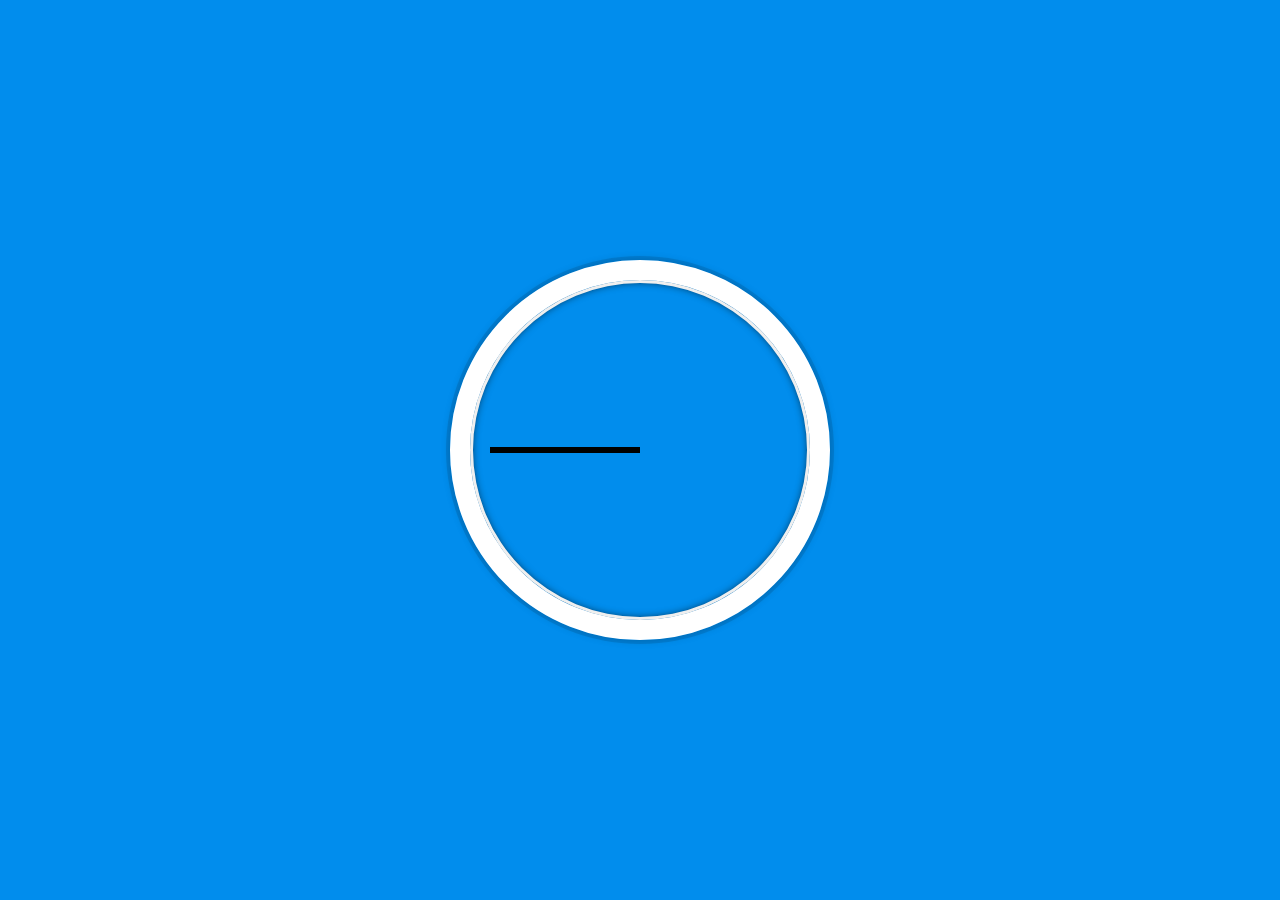
==== 02 - JS and CSS Clock/index-START.html @ 11f9c0fd "Add Day 02 project files" ====
<!DOCTYPE html>
<html lang="en">
<head>
  <meta charset="UTF-8">
  <title>JS + CSS Clock</title>
</head>
<body>


    <div class="clock">
      <div class="clock-face">
        <div class="hand hour-hand"></div>
        <div class="hand min-hand"></div>
        <div class="hand second-hand"></div>
      </div>
    </div>


  <style>
    html {
      background: #018DED url(https://unsplash.it/1500/1000?image=881&blur=5);
      background-size: cover;
      font-family: 'helvetica neue';
      text-align: center;
      font-size: 10px;
    }

    body {
      margin: 0;
      font-size: 2rem;
      display: flex;
      flex: 1;
      min-height: 100vh;
      align-items: center;
    }

    .clock {
      width: 30rem;
      height: 30rem;
      border: 20px solid white;
      border-radius: 50%;
      margin: 50px auto;
      position: relative;
      padding: 2rem;
      box-shadow:
        0 0 0 4px rgba(0,0,0,0.1),
        inset 0 0 0 3px #EFEFEF,
        inset 0 0 10px black,
        0 0 10px rgba(0,0,0,0.2);
    }

    .clock-face {
      position: relative;
      width: 100%;
      height: 100%;
      transform: translateY(-3px); /* account for the height of the clock hands */
    }

    .hand {
      width: 50%;
      height: 6px;
      background: black;
      position: absolute;
      top: 50%;
    }

  </style>

  <script>


  </script>
</body>
</html>
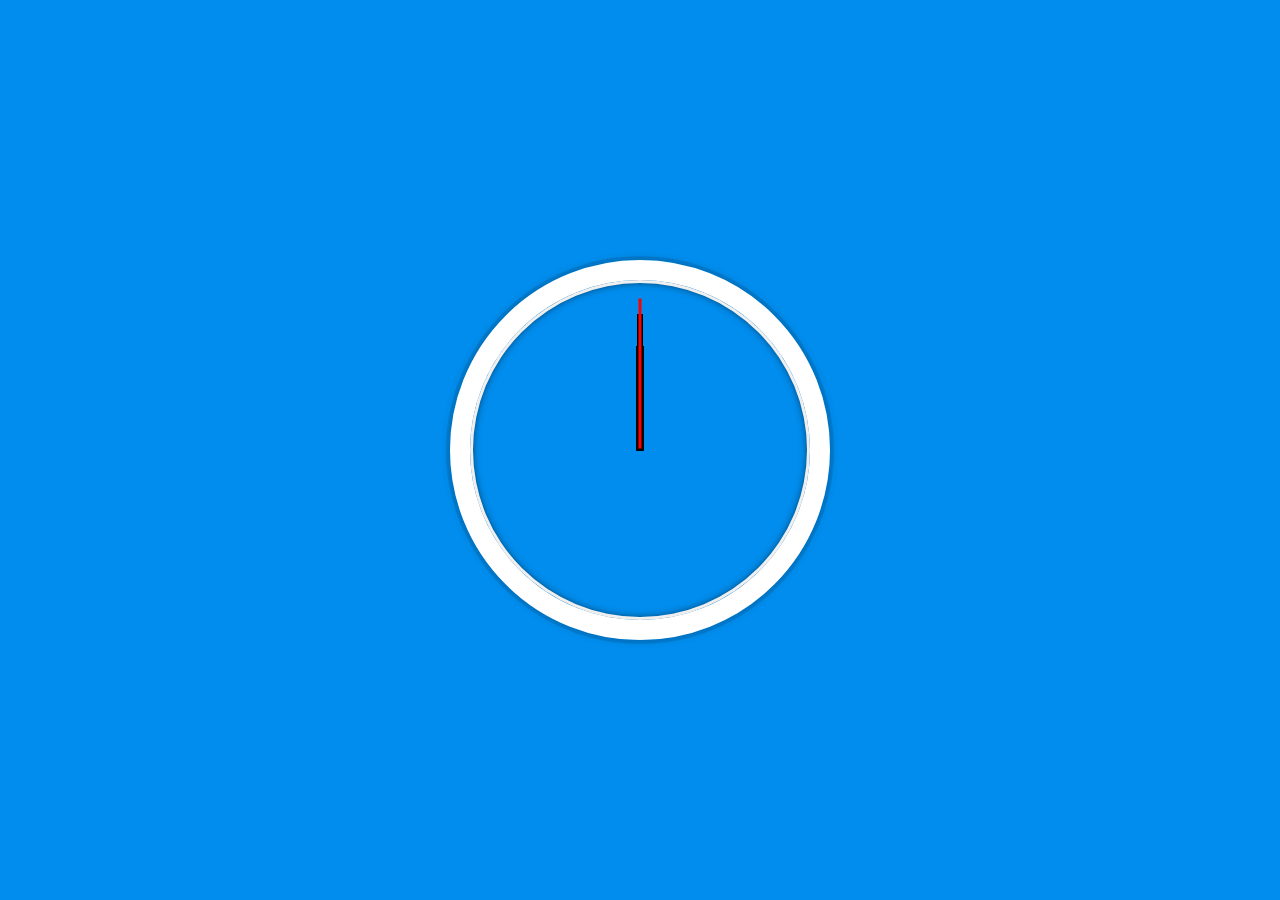
==== commit 591053c7: "Complete Project 02" ====
--- a/02 - JS and CSS Clock/index-START.html
+++ b/02 - JS and CSS Clock/index-START.html
@@ -62,13 +62,58 @@
       background: black;
       position: absolute;
       top: 50%;
+      transform-origin: 100%;
+      transform: rotate(90deg);
+      transition: all 0.05s;
+      transition-timing-function: cubic-bezier(0.1, 2.7, 0.58, 1);
+    }
+
+    .hour-hand {
+      height: 8px;
+      width: 35%;
+      position: relative;
+      left: 15%;
+    }
+
+    .min-hand {
+      width: 45%;
+      position: relative;
+      left: 5%;
+      top: 47%;
+    }
+
+    .second-hand {
+      height: 3px;
+      background: red;
     }
 
   </style>
 
+
   <script>
+    const secondHand = document.querySelector('.second-hand');
+    const minuteHand = document.querySelector('.min-hand');
+    const hourHand = document.querySelector('.hour-hand');
 
+    function setDate() {
+      const now = new Date();
+      const seconds = now.getSeconds();
+      const secondsDegrees = ((seconds / 60) * 360) + 90;
+      secondHand.style.transform = `rotate(${secondsDegrees}deg)`;
 
+      const mins = now.getMinutes();
+      const minDegrees = ((mins / 60) * 360) + 90;
+      minuteHand.style.transform = `rotate(${minDegrees}deg)`;
+
+      const hour = now.getHours();
+      const hourDegrees = ((hour / 12) * 360) + 90;
+      hourHand.style.transform = `rotate(${hourDegrees}deg)`;
+
+      console.log(hour);
+
+    }
+
+    setInterval(setDate, 1000);
   </script>
 </body>
 </html>
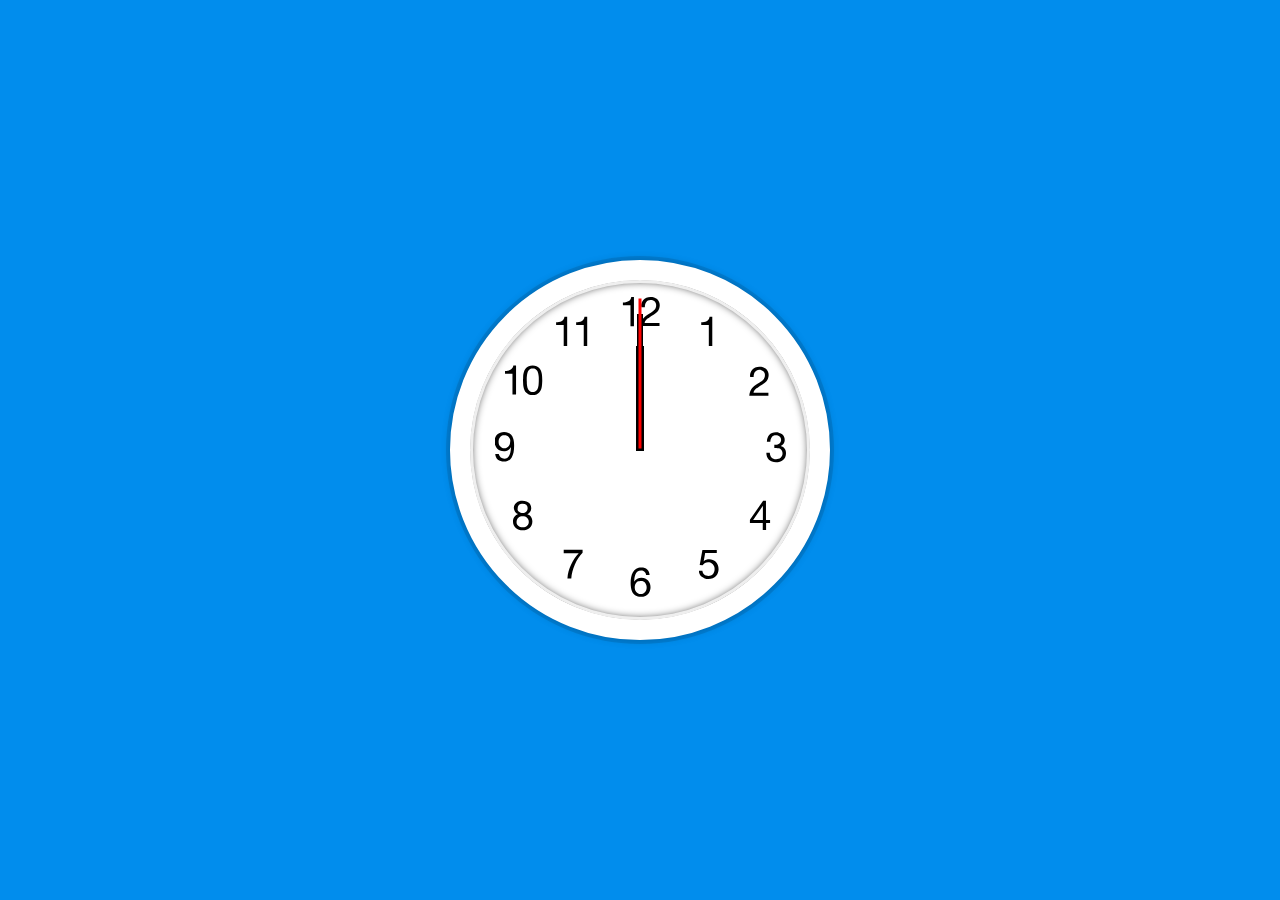
==== commit d5a9d488: "Add CSS styling to clock hands and image to clock face" ====
--- a/02 - JS and CSS Clock/index-START.html
+++ b/02 - JS and CSS Clock/index-START.html
@@ -47,6 +47,7 @@
         inset 0 0 0 3px #EFEFEF,
         inset 0 0 10px black,
         0 0 10px rgba(0,0,0,0.2);
+      background: white;
     }
 
     .clock-face {
@@ -54,6 +55,9 @@
       width: 100%;
       height: 100%;
       transform: translateY(-3px); /* account for the height of the clock hands */
+      background-image: url(images/ios_clock.svg);
+      background-position: center;
+      background-repeat: no-repeat;
     }
 
     .hand {
@@ -109,8 +113,6 @@
       const hourDegrees = ((hour / 12) * 360) + 90;
       hourHand.style.transform = `rotate(${hourDegrees}deg)`;
 
-      console.log(hour);
-
     }
 
     setInterval(setDate, 1000);
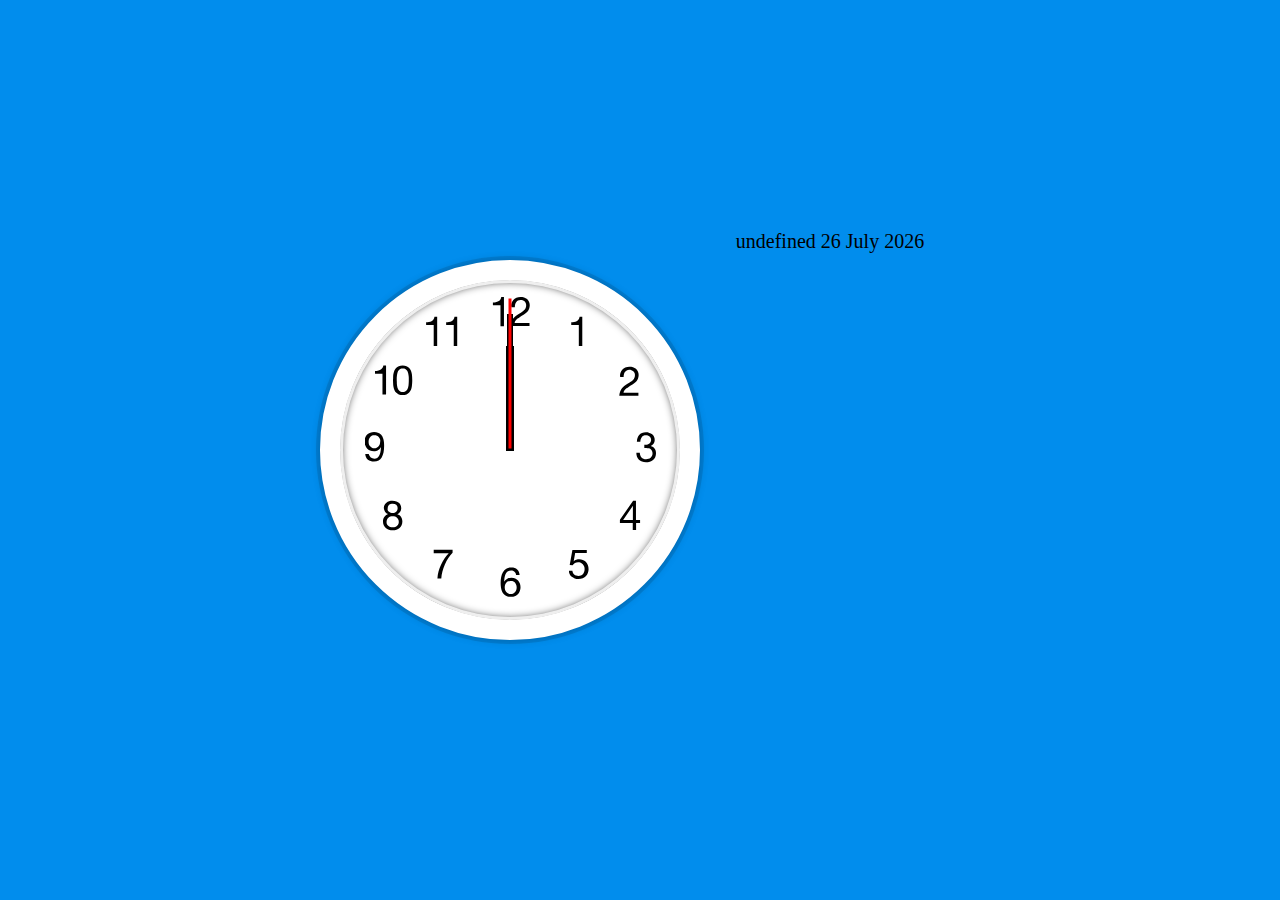
==== commit 20c225bf: "Add date function" ====
--- a/02 - JS and CSS Clock/index-START.html
+++ b/02 - JS and CSS Clock/index-START.html
@@ -6,7 +6,7 @@
 </head>
 <body>
 
-
+<div id="center_div">
     <div class="clock">
       <div class="clock-face">
         <div class="hand hour-hand"></div>
@@ -15,6 +15,10 @@
       </div>
     </div>
 
+    <div class="date">
+      <p><span id="day">Day</span> <span id="date">Date</span> <span id="month">Month</span> <span id="year">Year</span></p>
+    </div>
+</div>
 
   <style>
     html {
@@ -34,6 +38,11 @@
       align-items: center;
     }
 
+    #center_div {
+      margin: auto;
+      width: 50%;
+    }
+
     .clock {
       width: 30rem;
       height: 30rem;
@@ -48,6 +57,7 @@
         inset 0 0 10px black,
         0 0 10px rgba(0,0,0,0.2);
       background: white;
+      float: left;
     }
 
     .clock-face {
@@ -91,6 +101,8 @@
       background: red;
     }
 
+    .date {
+    }
   </style>
 
 
@@ -99,8 +111,9 @@
     const minuteHand = document.querySelector('.min-hand');
     const hourHand = document.querySelector('.hour-hand');
 
-    function setDate() {
+    function setTime() {
       const now = new Date();
+
       const seconds = now.getSeconds();
       const secondsDegrees = ((seconds / 60) * 360) + 90;
       secondHand.style.transform = `rotate(${secondsDegrees}deg)`;
@@ -112,10 +125,39 @@
       const hour = now.getHours();
       const hourDegrees = ((hour / 12) * 360) + 90;
       hourHand.style.transform = `rotate(${hourDegrees}deg)`;
-
     }
 
-    setInterval(setDate, 1000);
+    function setDate() {
+      const now = new Date();
+
+      var day = now.getDay() - 1;
+      var date = now.getDate();
+      var month = now.getMonth();
+      var year = now.getFullYear();
+
+      const months = ["January", "February", "March", "April", "May", "June", "July", "August", "September", "October", "November", "December"];
+      const days = ["Monday", "Tuesday", "Wednesday", "Thursday", "Friday", "Saturday", "Sunday"]
+
+      console.log(days[day]);
+      console.log(date);
+      console.log(months[month]);
+      console.log(year);
+
+      var day_text = document.getElementById("day");
+      day_text.innerHTML = days[day];
+
+      var date_text = document.getElementById("date")
+      date_text.innerHTML = date;
+
+      var month_text = document.getElementById("month");
+      month_text.innerHTML = months[month];
+
+      var year_text = document.getElementById("year");
+      year_text.innerHTML = year;
+      }
+
+    setDate();
+    setInterval(setTime, 1000);
   </script>
 </body>
 </html>
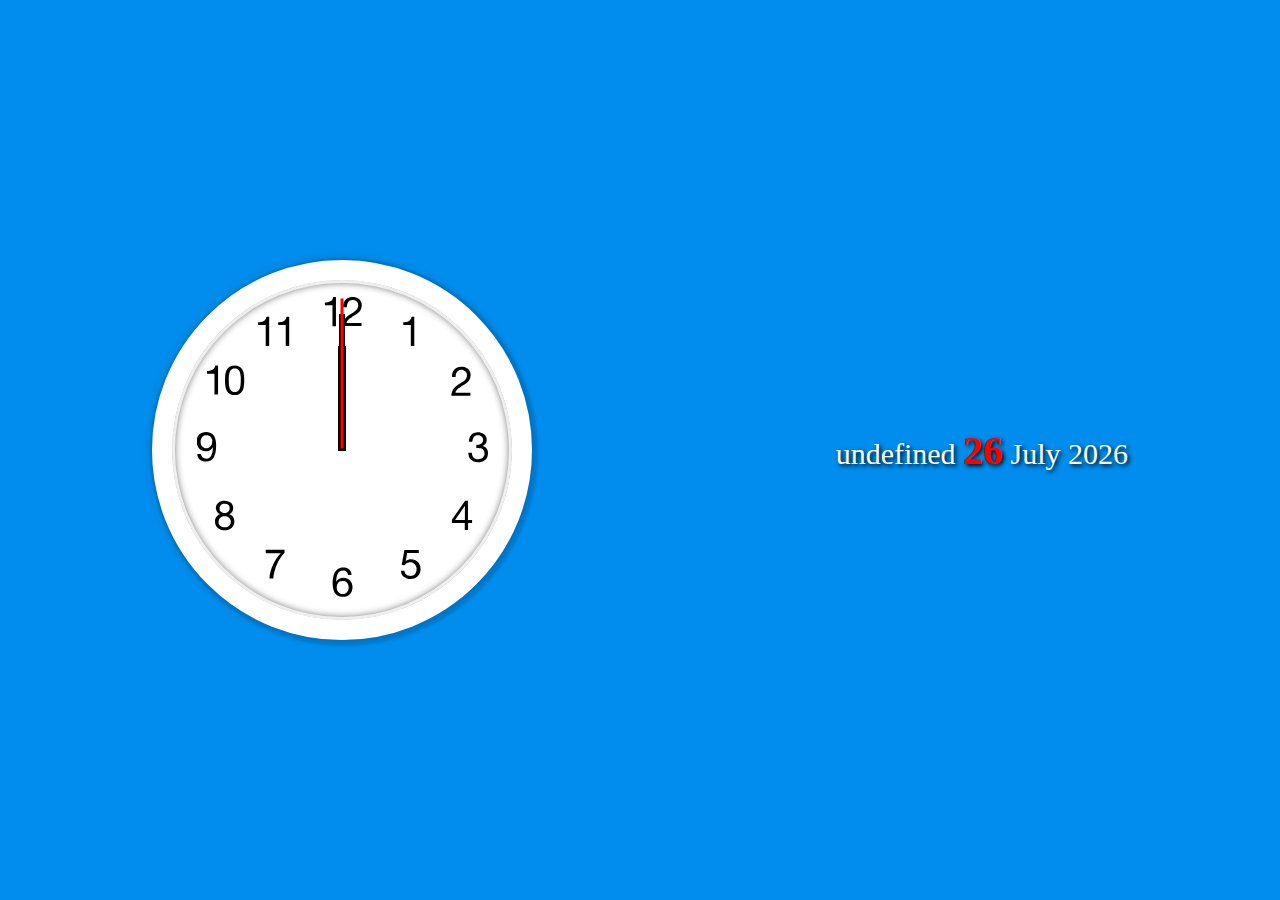
==== commit 3429a22f: "Add text styling" ====
--- a/02 - JS and CSS Clock/index-START.html
+++ b/02 - JS and CSS Clock/index-START.html
@@ -6,7 +6,6 @@
 </head>
 <body>
 
-<div id="center_div">
     <div class="clock">
       <div class="clock-face">
         <div class="hand hour-hand"></div>
@@ -18,7 +17,7 @@
     <div class="date">
       <p><span id="day">Day</span> <span id="date">Date</span> <span id="month">Month</span> <span id="year">Year</span></p>
     </div>
-</div>
+
 
   <style>
     html {
@@ -38,11 +37,6 @@
       align-items: center;
     }
 
-    #center_div {
-      margin: auto;
-      width: 50%;
-    }
-
     .clock {
       width: 30rem;
       height: 30rem;
@@ -52,7 +46,7 @@
       position: relative;
       padding: 2rem;
       box-shadow:
-        0 0 0 4px rgba(0,0,0,0.1),
+        2px 2px 2px 4px rgba(0,0,0,0.1),
         inset 0 0 0 3px #EFEFEF,
         inset 0 0 10px black,
         0 0 10px rgba(0,0,0,0.2);
@@ -102,6 +96,16 @@
     }
 
     .date {
+      margin: auto;
+      color: white;
+      text-shadow: 2px 2px 4px #000000;
+      font-size: 30px;
+    }
+
+    #date {
+      color:red;
+      font-weight:bolder;
+      font-size: 40px;
     }
   </style>
 
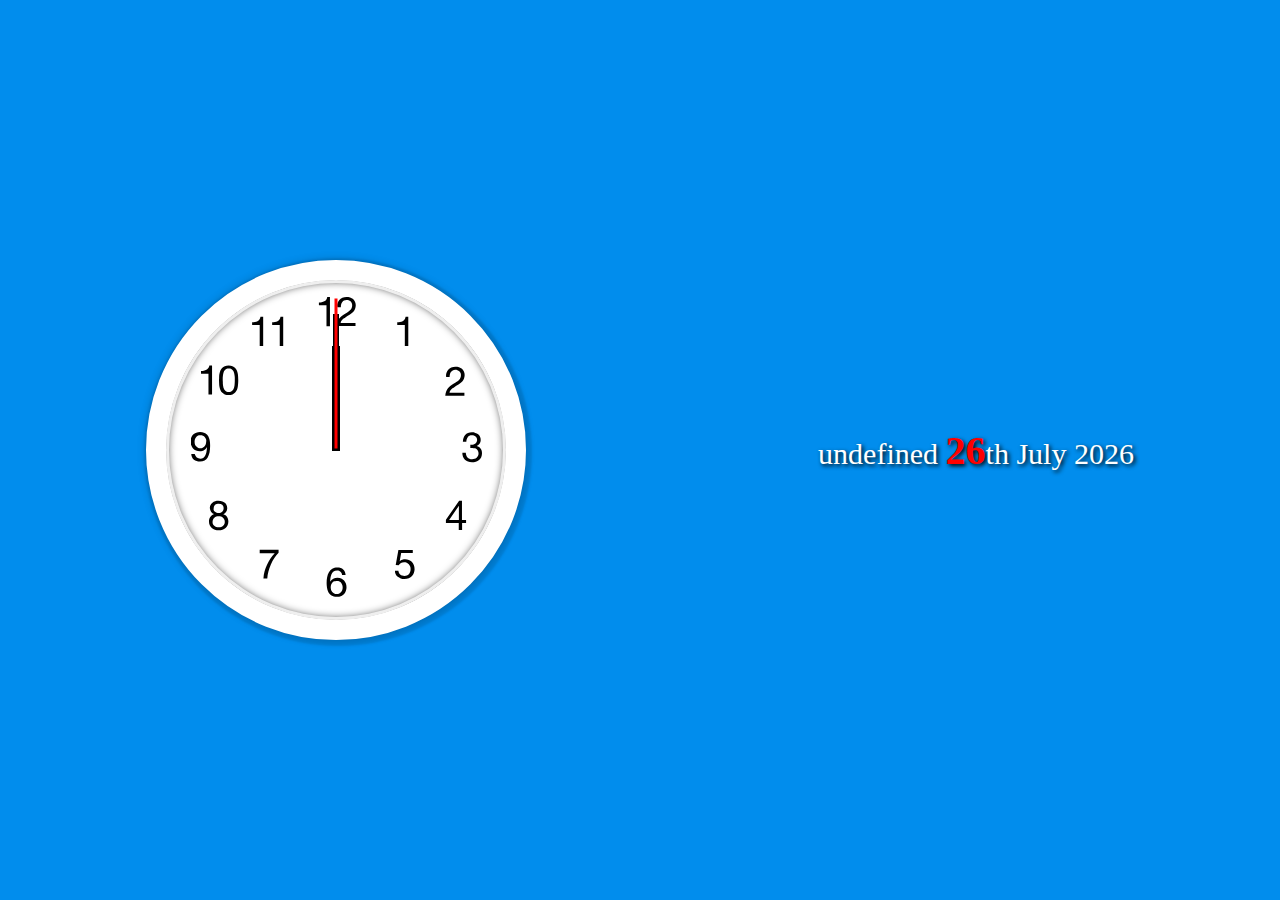
==== commit e2dae9e7: "Edit date text" ====
--- a/02 - JS and CSS Clock/index-START.html
+++ b/02 - JS and CSS Clock/index-START.html
@@ -15,7 +15,7 @@
     </div>
 
     <div class="date">
-      <p><span id="day">Day</span> <span id="date">Date</span> <span id="month">Month</span> <span id="year">Year</span></p>
+      <p><span id="day">Day</span> <span id="date">Date</span>th <span id="month">Month</span> <span id="year">Year</span></p>
     </div>
 
 
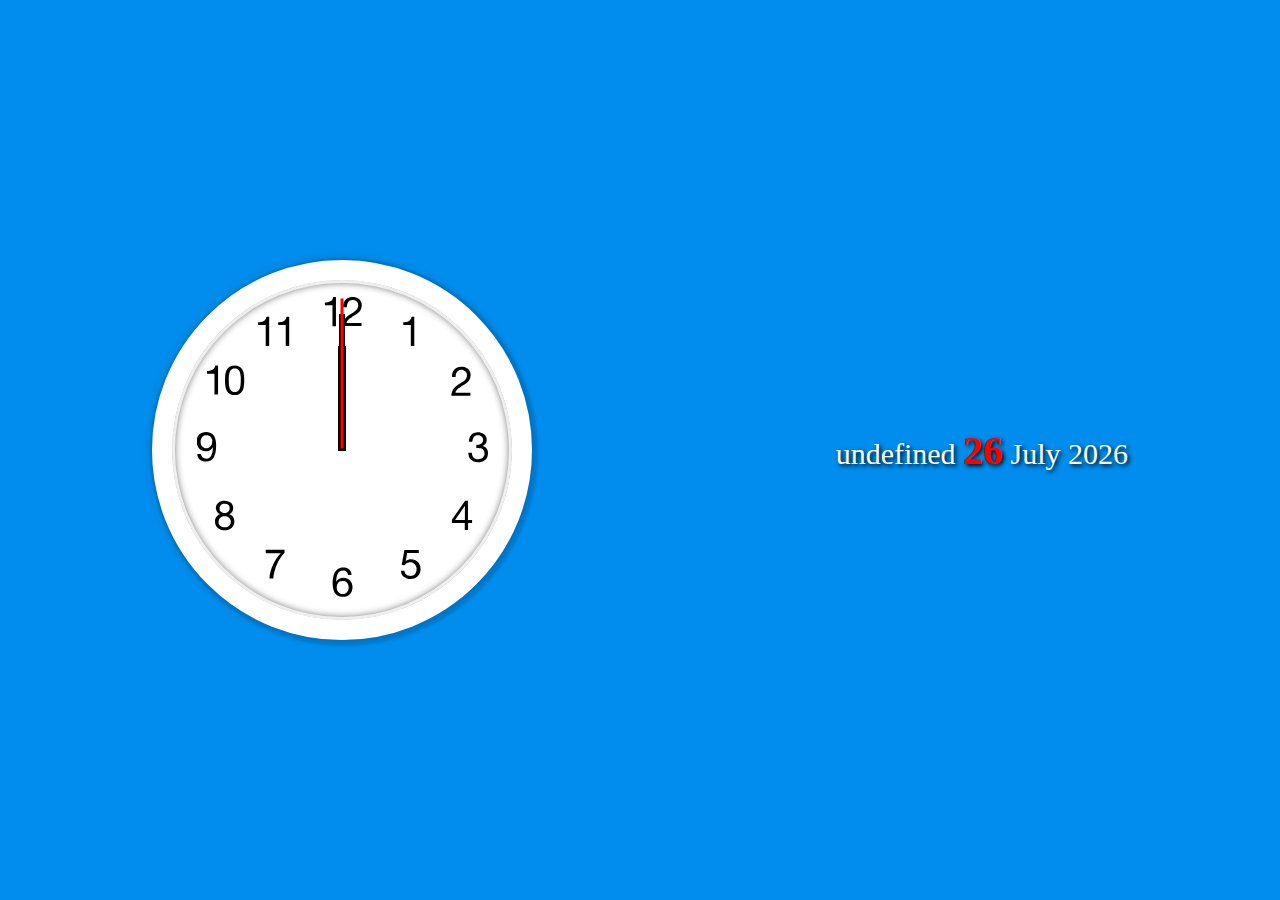
==== commit a1924c73: "Edit date text" ====
--- a/02 - JS and CSS Clock/index-START.html
+++ b/02 - JS and CSS Clock/index-START.html
@@ -15,7 +15,7 @@
     </div>
 
     <div class="date">
-      <p><span id="day">Day</span> <span id="date">Date</span>th <span id="month">Month</span> <span id="year">Year</span></p>
+      <p><span id="day">Day</span> <span id="date">Date</span> <span id="month">Month</span> <span id="year">Year</span></p>
     </div>
 
 
